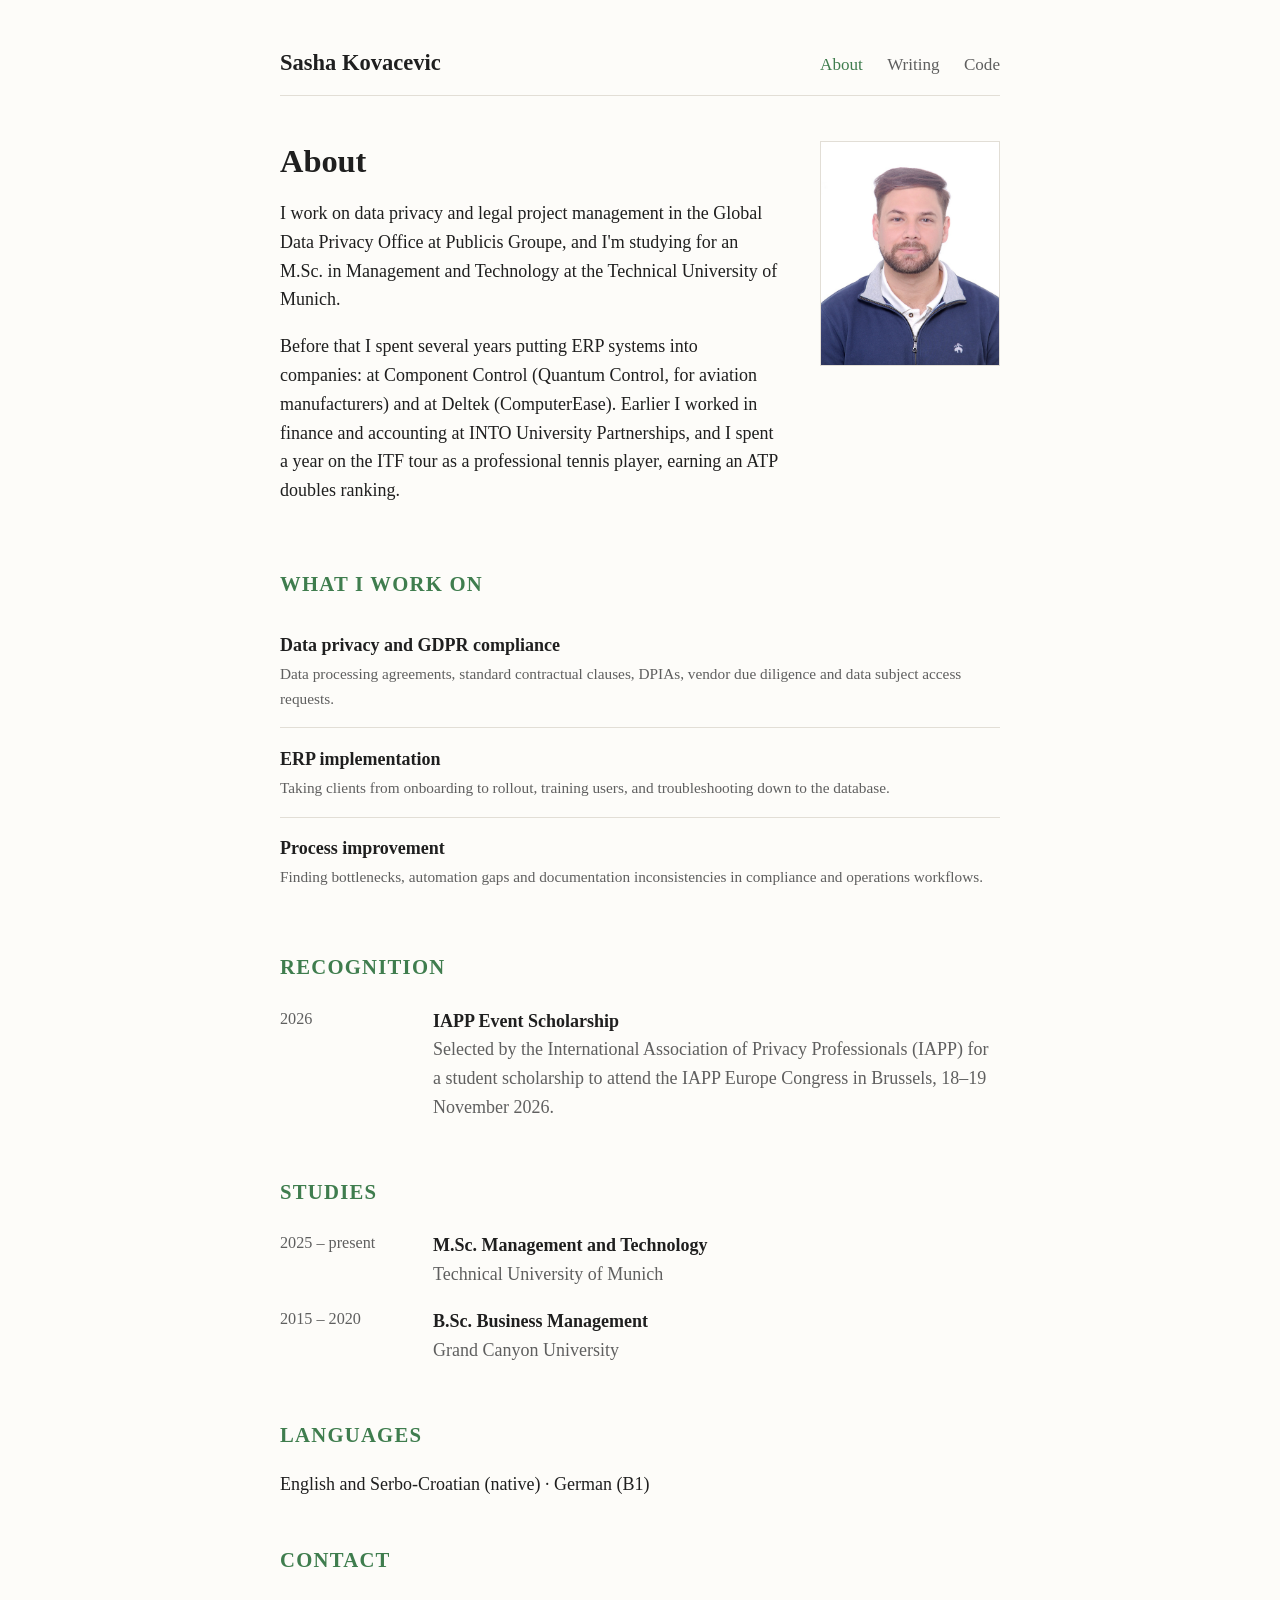
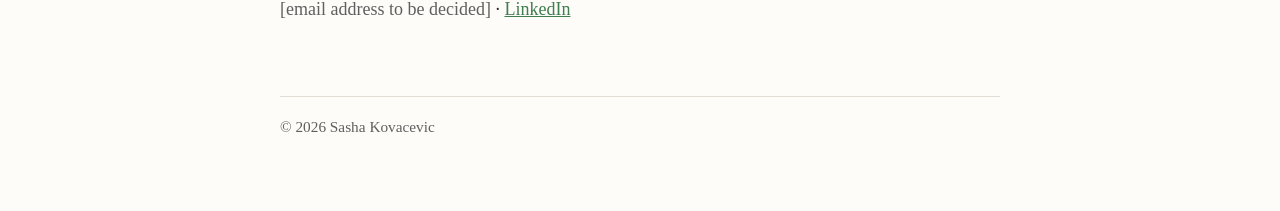
==== index.html @ 360f825e "Add files via upload" ====
<!doctype html>
<html lang="en" data-page="about">
<head>
  <meta charset="utf-8">
  <meta name="viewport" content="width=device-width, initial-scale=1">
  <title>Sasha Kovacevic</title>
  <meta name="description" content="Sasha Kovacevic: data privacy, legal project management and ERP implementation. M.Sc. Management and Technology at TUM.">
  <link rel="stylesheet" href="style.css">
  <script src="site-config.js"></script>
</head>
<body>
<div class="wrap">
  <header class="site">
    <a class="name" href="index.html">Sasha Kovacevic</a>
    <nav>
      <a data-page="about" href="index.html" aria-current="page">About</a>
      <a data-page="writing" href="writing.html">Writing</a>
      <a data-page="code" href="code.html">Code</a>
    </nav>
  </header>

  <main>
    <div class="intro">
      <img class="portrait" src="images/portrait.jpg" alt="Portrait of Sasha Kovacevic">
      <div>
        <h1>About</h1>
        <p>I work on data privacy and legal project management in the Global Data Privacy Office at Publicis Groupe, and I'm studying for an M.Sc. in Management and Technology at the Technical University of Munich.</p>
        <p>Before that I spent several years putting ERP systems into companies: at Component Control (Quantum Control, for aviation manufacturers) and at Deltek (ComputerEase). Earlier I worked in finance and accounting at INTO University Partnerships, and I spent a year on the ITF tour as a professional tennis player, earning an ATP doubles ranking.</p>
      </div>
    </div>

    <h2>What I work on</h2>
    <ul class="entries">
      <li>
        <span class="title">Data privacy and GDPR compliance</span>
        <span class="meta">Data processing agreements, standard contractual clauses, DPIAs, vendor due diligence and data subject access requests.</span>
      </li>
      <li>
        <span class="title">ERP implementation</span>
        <span class="meta">Taking clients from onboarding to rollout, training users, and troubleshooting down to the database.</span>
      </li>
      <li>
        <span class="title">Process improvement</span>
        <span class="meta">Finding bottlenecks, automation gaps and documentation inconsistencies in compliance and operations workflows.</span>
      </li>
    </ul>

    <h2>Recognition</h2>
    <div class="cv-row">
      <div class="when">2026</div>
      <div><strong>IAPP Event Scholarship</strong><br><span class="muted">Selected by the International Association of Privacy Professionals (IAPP) for a student scholarship to attend the IAPP Europe Congress in Brussels, 18–19 November 2026.</span></div>
    </div>

    <h2>Studies</h2>
    <div class="cv-row">
      <div class="when">2025 – present</div>
      <div><strong>M.Sc. Management and Technology</strong><br><span class="muted">Technical University of Munich</span></div>
    </div>
    <div class="cv-row">
      <div class="when">2015 – 2020</div>
      <div><strong>B.Sc. Business Management</strong><br><span class="muted">Grand Canyon University</span></div>
    </div>

    <h2>Languages</h2>
    <p>English and Serbo-Croatian (native) · German (B1)</p>

    <h2>Contact</h2>
    <!-- EDIT: add the email address that should be public -->
    <p>
      <span class="muted">[email address to be decided]</span> ·
      <a href="https://www.linkedin.com/in/your-profile">LinkedIn</a>
    </p>
  </main>

  <footer class="site">© 2026 Sasha Kovacevic</footer>
</div>
</body>
</html>
---- style.css ----
:root {
  --bg: #fdfcf9;
  --text: #1f1f1f;
  --muted: #5f5f5f;
  --rule: #e2ded6;
  --accent: #3f7d4e;
  --measure: 42rem;
}

@media (prefers-color-scheme: dark) {
  :root:not([data-theme="light"]) {
    --bg: #161514;
    --text: #e8e6e1;
    --muted: #a3a09a;
    --rule: #34312d;
    --accent: #8cc69a;
    color-scheme: dark;
  }
}
:root[data-theme="dark"] {
  --bg: #161514;
  --text: #e8e6e1;
  --muted: #a3a09a;
  --rule: #34312d;
  --accent: #8cc69a;
  color-scheme: dark;
}

* { box-sizing: border-box; }

html { font-size: 18px; }

body {
  margin: 0;
  background: var(--bg);
  color: var(--text);
  font-family: "Iowan Old Style", "Palatino Linotype", Palatino, Georgia, serif;
  line-height: 1.6;
}

.wrap {
  max-width: var(--measure);
  margin: 0 auto;
  padding: 2.5rem 1rem 4rem;
}

/* Header & navigation */
header.site {
  display: flex;
  flex-wrap: wrap;
  justify-content: space-between;
  align-items: baseline;
  gap: 0.5rem 1.5rem;
  border-bottom: 1px solid var(--rule);
  padding-bottom: 0.75rem;
  margin-bottom: 2.5rem;
}

header.site .name {
  font-size: 1.25rem;
  font-weight: 600;
  color: var(--text);
  text-decoration: none;
}

nav a {
  margin-left: 1.1rem;
  color: var(--muted);
  text-decoration: none;
  font-size: 0.95rem;
}
nav a:first-child { margin-left: 0; }
nav a:hover, nav a[aria-current="page"] { color: var(--accent); }

/* Sub-navigation within a section (e.g. Writing: Published | Upcoming) */
.subnav {
  display: flex;
  flex-wrap: wrap;
  gap: 0 1.25rem;
  margin: -0.25rem 0 1.5rem;
  border-bottom: 1px solid var(--rule);
}
.subnav a {
  margin-left: 0;
  padding-bottom: 0.4rem;
  border-bottom: 2px solid transparent;
  margin-bottom: -1px;
  font-size: 0.95rem;
}
.subnav a[aria-current="page"] { border-bottom-color: var(--accent); }

/* Typography */
h1 { font-size: 1.8rem; line-height: 1.25; margin: 0 0 1rem; font-weight: 600; }
h2 {
  font-size: 1.15rem;
  margin: 2.5rem 0 0.75rem;
  font-weight: 600;
  text-transform: uppercase;
  letter-spacing: 0.06em;
  color: var(--accent);
}
h3 { font-size: 1.05rem; margin: 1.5rem 0 0.25rem; }
a { color: var(--accent); }
.muted { color: var(--muted); }
small, .meta { font-size: 0.85rem; color: var(--muted); }

/* About intro with portrait */
.intro {
  display: grid;
  grid-template-columns: 1fr 10rem;
  gap: 2rem;
  align-items: start;
}
.intro > div { min-width: 0; grid-row: 1; grid-column: 1; }
.portrait {
  grid-row: 1;
  grid-column: 2;
  width: 100%;
  max-width: 100%;
  aspect-ratio: 4 / 5;
  object-fit: cover;
  object-position: center 30%;
  border: 1px solid var(--rule);
}
@media (max-width: 540px) {
  .intro { grid-template-columns: 1fr; gap: 1.25rem; }
  .intro > div, .portrait { grid-column: 1; grid-row: auto; }
  .portrait { width: 9rem; }
}

/* Lists of work */
ul.entries { list-style: none; padding: 0; margin: 0; }
ul.entries li {
  padding: 0.9rem 0;
  border-bottom: 1px solid var(--rule);
}
ul.entries li:last-child { border-bottom: none; }
ul.entries .title { font-weight: 600; }
ul.entries .meta { display: block; margin-top: 0.15rem; }
ul.entries .links a { font-size: 0.85rem; margin-right: 0.75rem; }

.grade { color: var(--accent); font-variant-numeric: tabular-nums; white-space: nowrap; }

/* Alphabetical library: a letter column beside each group of entries */
.letter {
  display: grid;
  grid-template-columns: 2.5rem 1fr;
  gap: 0 1rem;
  border-top: 1px solid var(--rule);
}
.letter > ul { min-width: 0; }
.letter-mark {
  margin: 0.85rem 0 0;
  font-size: 1.5rem;
  line-height: 1;
  color: var(--accent);
}

/* CV rows: date column + description */
.cv-row {
  display: grid;
  grid-template-columns: 7.5rem 1fr;
  gap: 0 1rem;
  padding: 0.5rem 0;
}
.cv-row .when { color: var(--muted); font-size: 0.9rem; }
@media (max-width: 540px) {
  .cv-row { grid-template-columns: 1fr; }
}

/* Paper reader */
.reader { display: flex; flex-direction: column; gap: 1rem; margin: 1.5rem 0; }
.reader canvas {
  display: block;
  width: 100%;
  height: auto;
  background: #fff;
  border: 1px solid var(--rule);
}

/* Article pages */
article p { margin: 0 0 1.1rem; }
article blockquote {
  margin: 1.5rem 0;
  padding-left: 1rem;
  border-left: 3px solid var(--rule);
  color: var(--muted);
}

footer.site {
  margin-top: 4rem;
  padding-top: 1rem;
  border-top: 1px solid var(--rule);
  font-size: 0.85rem;
  color: var(--muted);
}
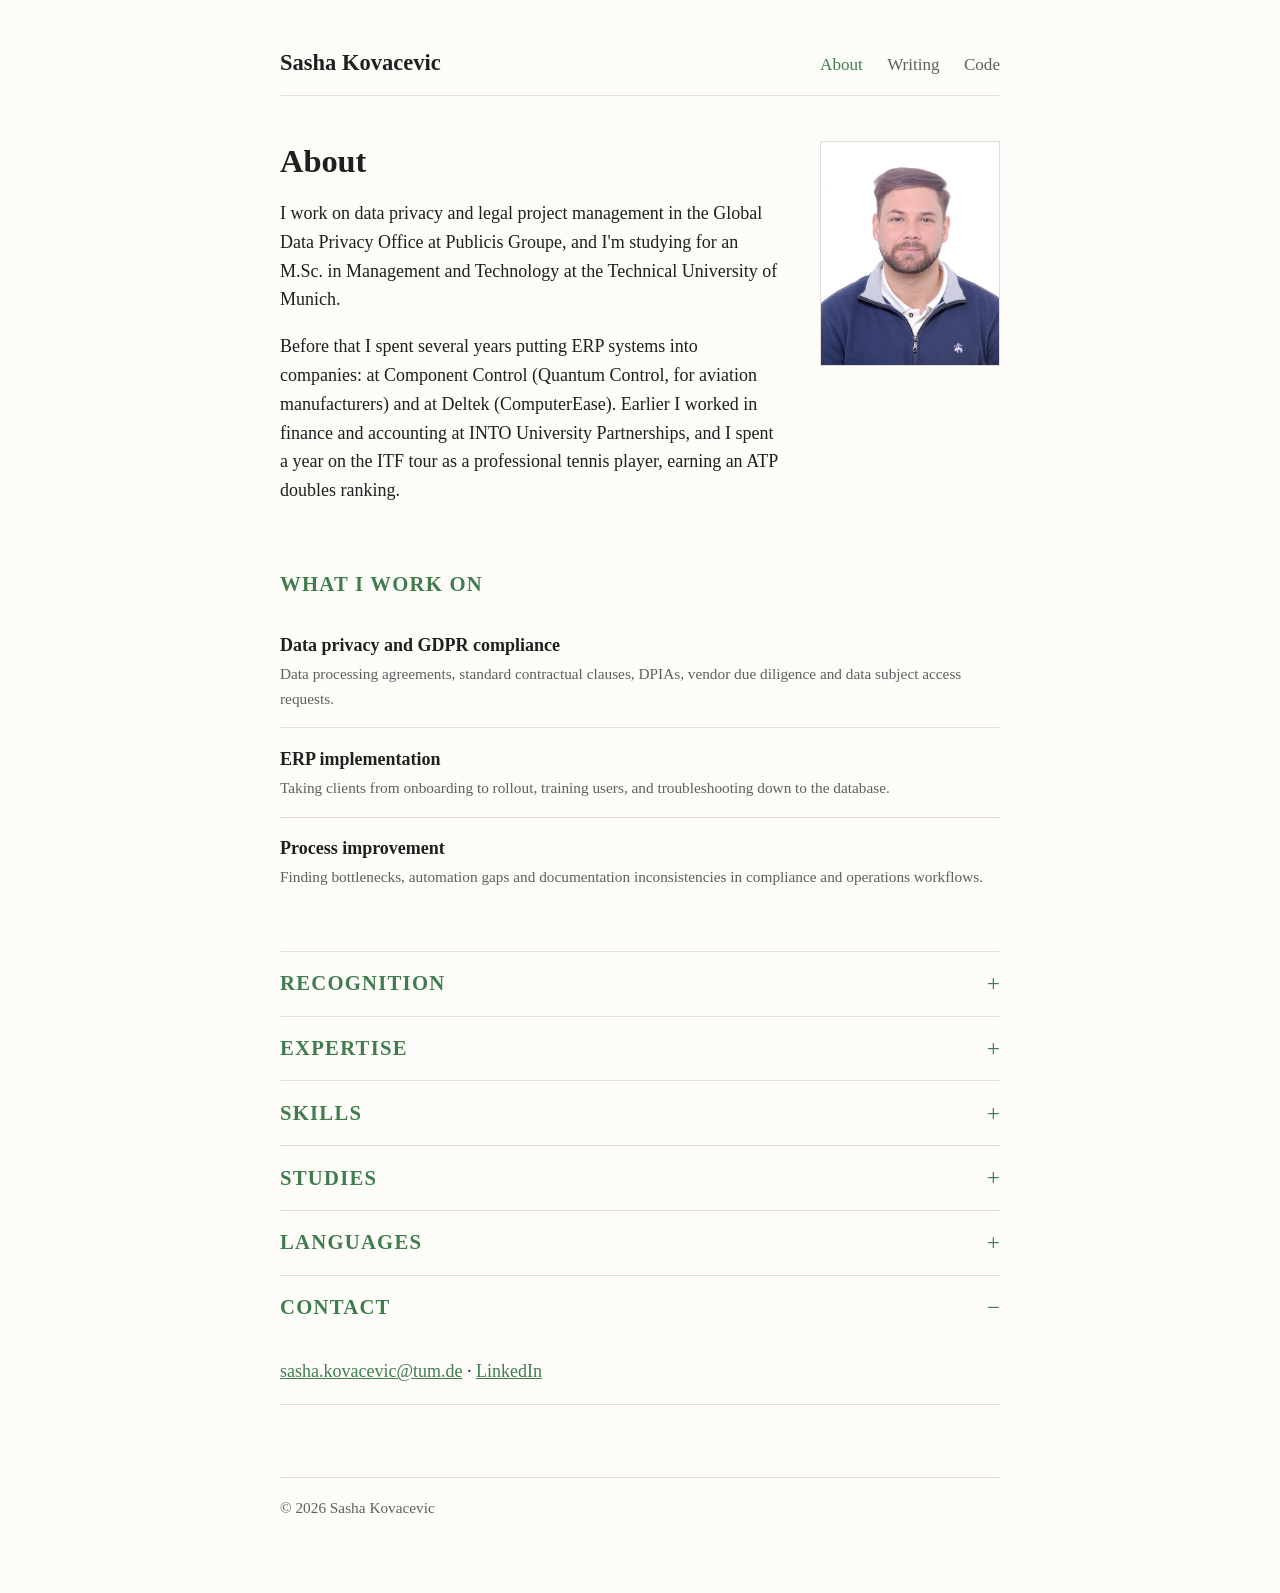
==== commit fa9811f7: "Add files via upload" ====
--- a/index.html
+++ b/index.html
@@ -45,31 +45,70 @@
       </li>
     </ul>
 
-    <h2>Recognition</h2>
-    <div class="cv-row">
-      <div class="when">2026</div>
-      <div><strong>IAPP Event Scholarship</strong><br><span class="muted">Selected by the International Association of Privacy Professionals (IAPP) for a student scholarship to attend the IAPP Europe Congress in Brussels, 18–19 November 2026.</span></div>
+    <!-- Collapsible sections: add "open" to a <details> tag to show it expanded by default -->
+    <div class="folds">
+      <details class="fold">
+        <summary><h2>Recognition</h2></summary>
+        <div class="cv-row">
+          <div class="when">2026</div>
+          <div><strong>IAPP Event Scholarship</strong><br><span class="muted">Selected by the International Association of Privacy Professionals (IAPP) for a student scholarship to attend the IAPP Europe Congress in Brussels, 18–19 November 2026.</span></div>
+        </div>
+      </details>
+
+      <details class="fold">
+        <summary><h2>Expertise</h2></summary>
+        <ul class="plain">
+          <li>Full-cycle accounting</li>
+          <li>Financial and operational audits: IFRS, US GAAP, SOC 1 &amp; 2</li>
+          <li>ERP implementation life cycle</li>
+          <li>Project management</li>
+          <li>Process development, optimization and streamlining</li>
+          <li>Structured troubleshooting and problem solving</li>
+        </ul>
+      </details>
+
+      <details class="fold">
+        <summary><h2>Skills</h2></summary>
+        <dl class="pairs">
+          <dt>ERP systems</dt><dd>Oracle, Quantum Control, ComputerEase</dd>
+          <dt>Accounting systems</dt><dd>SAP, Sage, Salesforce, DATEV</dd>
+          <dt>Privacy &amp; compliance</dt><dd>OneTrust</dd>
+          <dt>CRM</dt><dd>Zendesk, Salesforce</dd>
+          <dt>Collaboration</dt><dd>Jira, Confluence</dd>
+          <dt>Data &amp; programming</dt><dd>SQL / SQL*Plus, Oracle, SQL Server, Microsoft Access, Java</dd>
+          <dt>Reporting &amp; office</dt><dd>Excel (advanced), PowerPoint (advanced), Power BI, Crystal Reports</dd>
+        </dl>
+      </details>
+
+      <details class="fold">
+        <summary><h2>Studies</h2></summary>
+        <div class="cv-row">
+          <div class="when">2025 – present</div>
+          <div><strong>M.Sc. Management and Technology</strong><br><span class="muted">Technical University of Munich</span></div>
+        </div>
+        <div class="cv-row">
+          <div class="when">2015 – 2020</div>
+          <div><strong>B.Sc. Business Management</strong><br><span class="muted">Grand Canyon University</span></div>
+        </div>
+      </details>
+
+      <details class="fold">
+        <summary><h2>Languages</h2></summary>
+        <dl class="pairs">
+          <dt>English</dt><dd>Native</dd>
+          <dt>Serbo-Croatian</dt><dd>Native</dd>
+          <dt>German</dt><dd>B1 (intermediate)</dd>
+        </dl>
+      </details>
+
+      <details class="fold" open>
+        <summary><h2>Contact</h2></summary>
+        <p>
+          <a href="mailto:sasha.kovacevic@tum.de">sasha.kovacevic@tum.de</a> ·
+          <a href="https://www.linkedin.com/in/sashakovacevic97" target="_blank" rel="noopener">LinkedIn</a>
+        </p>
+      </details>
     </div>
-
-    <h2>Studies</h2>
-    <div class="cv-row">
-      <div class="when">2025 – present</div>
-      <div><strong>M.Sc. Management and Technology</strong><br><span class="muted">Technical University of Munich</span></div>
-    </div>
-    <div class="cv-row">
-      <div class="when">2015 – 2020</div>
-      <div><strong>B.Sc. Business Management</strong><br><span class="muted">Grand Canyon University</span></div>
-    </div>
-
-    <h2>Languages</h2>
-    <p>English and Serbo-Croatian (native) · German (B1)</p>
-
-    <h2>Contact</h2>
-    <!-- EDIT: add the email address that should be public -->
-    <p>
-      <span class="muted">[email address to be decided]</span> ·
-      <a href="https://www.linkedin.com/in/your-profile">LinkedIn</a>
-    </p>
   </main>
 
   <footer class="site">© 2026 Sasha Kovacevic</footer>
--- a/style.css
+++ b/style.css
@@ -156,6 +156,48 @@
   color: var(--accent);
 }
 
+/* Label / value pairs (languages, skills): values line up in one column */
+.pairs {
+  display: grid;
+  grid-template-columns: 11rem 1fr;
+  gap: 0.4rem 1rem;
+  margin: 0;
+}
+.pairs dt { font-weight: 600; }
+.pairs dd { margin: 0; color: var(--muted); min-width: 0; }
+@media (max-width: 540px) {
+  .pairs { grid-template-columns: 1fr; gap: 0; }
+  .pairs dd { margin-bottom: 0.6rem; }
+}
+
+ul.plain { margin: 0; padding-left: 1.1rem; }
+ul.plain li { margin: 0.2rem 0; }
+
+/* Collapsible About sections */
+.folds { margin-top: 2.5rem; border-bottom: 1px solid var(--rule); }
+.fold { border-top: 1px solid var(--rule); }
+.fold > summary {
+  display: flex;
+  justify-content: space-between;
+  align-items: center;
+  gap: 1rem;
+  padding: 0.85rem 0;
+  cursor: pointer;
+  list-style: none;
+}
+.fold > summary::-webkit-details-marker { display: none; }
+.fold > summary h2 { margin: 0; }
+.fold > summary::after {
+  content: "+";
+  color: var(--accent);
+  font-size: 1.3rem;
+  line-height: 1;
+}
+.fold[open] > summary::after { content: "\2212"; }
+.fold > summary:hover h2 { color: var(--text); }
+.fold > summary:focus-visible { outline: 2px solid var(--accent); outline-offset: 2px; }
+.fold > :not(summary) { margin-bottom: 1rem; }
+
 /* CV rows: date column + description */
 .cv-row {
   display: grid;
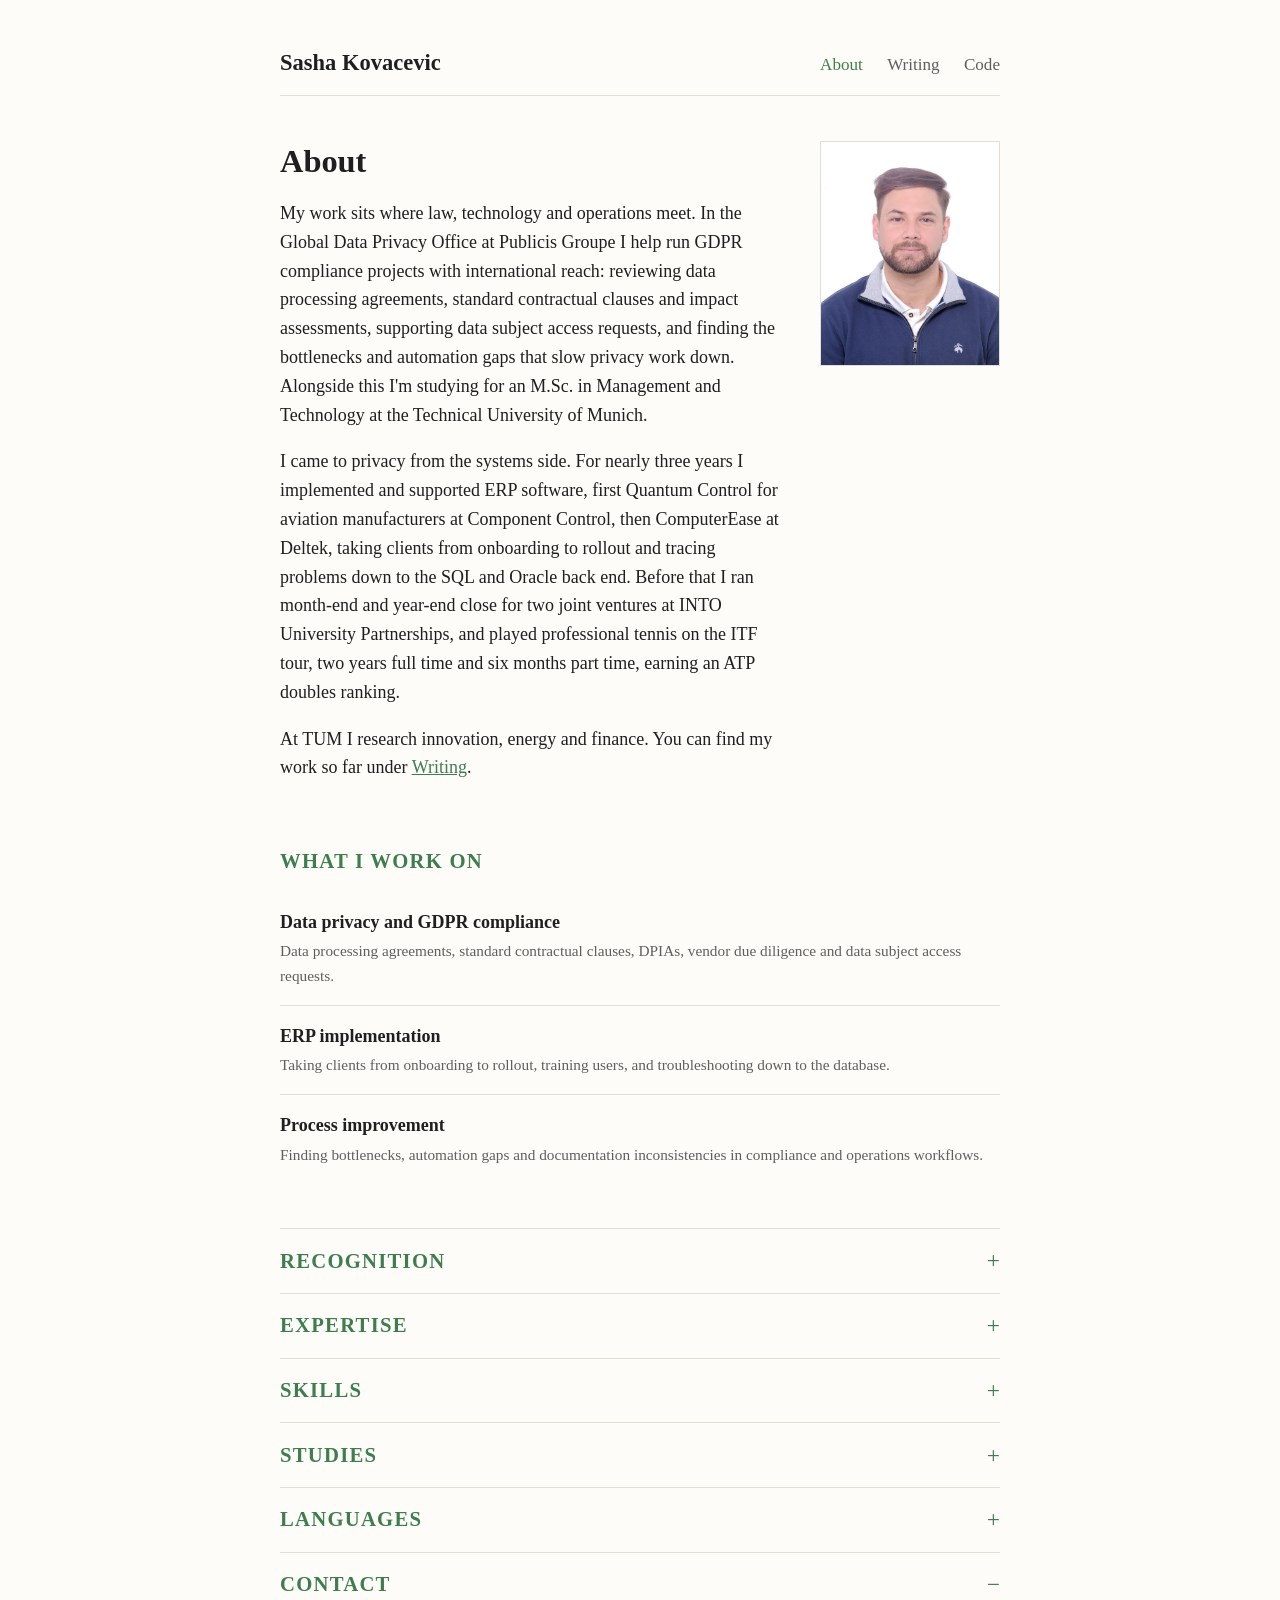
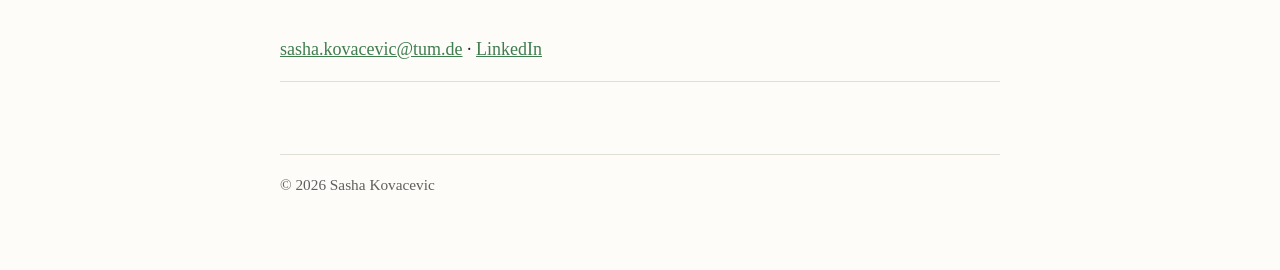
==== commit f04c2c39: "Add files via upload" ====
--- a/index.html
+++ b/index.html
@@ -1,117 +1,118 @@
-<!doctype html>
-<html lang="en" data-page="about">
-<head>
-  <meta charset="utf-8">
-  <meta name="viewport" content="width=device-width, initial-scale=1">
-  <title>Sasha Kovacevic</title>
-  <meta name="description" content="Sasha Kovacevic: data privacy, legal project management and ERP implementation. M.Sc. Management and Technology at TUM.">
-  <link rel="stylesheet" href="style.css">
-  <script src="site-config.js"></script>
-</head>
-<body>
-<div class="wrap">
-  <header class="site">
-    <a class="name" href="index.html">Sasha Kovacevic</a>
-    <nav>
-      <a data-page="about" href="index.html" aria-current="page">About</a>
-      <a data-page="writing" href="writing.html">Writing</a>
-      <a data-page="code" href="code.html">Code</a>
-    </nav>
-  </header>
-
-  <main>
-    <div class="intro">
-      <img class="portrait" src="images/portrait.jpg" alt="Portrait of Sasha Kovacevic">
-      <div>
-        <h1>About</h1>
-        <p>I work on data privacy and legal project management in the Global Data Privacy Office at Publicis Groupe, and I'm studying for an M.Sc. in Management and Technology at the Technical University of Munich.</p>
-        <p>Before that I spent several years putting ERP systems into companies: at Component Control (Quantum Control, for aviation manufacturers) and at Deltek (ComputerEase). Earlier I worked in finance and accounting at INTO University Partnerships, and I spent a year on the ITF tour as a professional tennis player, earning an ATP doubles ranking.</p>
-      </div>
-    </div>
-
-    <h2>What I work on</h2>
-    <ul class="entries">
-      <li>
-        <span class="title">Data privacy and GDPR compliance</span>
-        <span class="meta">Data processing agreements, standard contractual clauses, DPIAs, vendor due diligence and data subject access requests.</span>
-      </li>
-      <li>
-        <span class="title">ERP implementation</span>
-        <span class="meta">Taking clients from onboarding to rollout, training users, and troubleshooting down to the database.</span>
-      </li>
-      <li>
-        <span class="title">Process improvement</span>
-        <span class="meta">Finding bottlenecks, automation gaps and documentation inconsistencies in compliance and operations workflows.</span>
-      </li>
-    </ul>
-
-    <!-- Collapsible sections: add "open" to a <details> tag to show it expanded by default -->
-    <div class="folds">
-      <details class="fold">
-        <summary><h2>Recognition</h2></summary>
-        <div class="cv-row">
-          <div class="when">2026</div>
-          <div><strong>IAPP Event Scholarship</strong><br><span class="muted">Selected by the International Association of Privacy Professionals (IAPP) for a student scholarship to attend the IAPP Europe Congress in Brussels, 18–19 November 2026.</span></div>
-        </div>
-      </details>
-
-      <details class="fold">
-        <summary><h2>Expertise</h2></summary>
-        <ul class="plain">
-          <li>Full-cycle accounting</li>
-          <li>Financial and operational audits: IFRS, US GAAP, SOC 1 &amp; 2</li>
-          <li>ERP implementation life cycle</li>
-          <li>Project management</li>
-          <li>Process development, optimization and streamlining</li>
-          <li>Structured troubleshooting and problem solving</li>
-        </ul>
-      </details>
-
-      <details class="fold">
-        <summary><h2>Skills</h2></summary>
-        <dl class="pairs">
-          <dt>ERP systems</dt><dd>Oracle, Quantum Control, ComputerEase</dd>
-          <dt>Accounting systems</dt><dd>SAP, Sage, Salesforce, DATEV</dd>
-          <dt>Privacy &amp; compliance</dt><dd>OneTrust</dd>
-          <dt>CRM</dt><dd>Zendesk, Salesforce</dd>
-          <dt>Collaboration</dt><dd>Jira, Confluence</dd>
-          <dt>Data &amp; programming</dt><dd>SQL / SQL*Plus, Oracle, SQL Server, Microsoft Access, Java</dd>
-          <dt>Reporting &amp; office</dt><dd>Excel (advanced), PowerPoint (advanced), Power BI, Crystal Reports</dd>
-        </dl>
-      </details>
-
-      <details class="fold">
-        <summary><h2>Studies</h2></summary>
-        <div class="cv-row">
-          <div class="when">2025 – present</div>
-          <div><strong>M.Sc. Management and Technology</strong><br><span class="muted">Technical University of Munich</span></div>
-        </div>
-        <div class="cv-row">
-          <div class="when">2015 – 2020</div>
-          <div><strong>B.Sc. Business Management</strong><br><span class="muted">Grand Canyon University</span></div>
-        </div>
-      </details>
-
-      <details class="fold">
-        <summary><h2>Languages</h2></summary>
-        <dl class="pairs">
-          <dt>English</dt><dd>Native</dd>
-          <dt>Serbo-Croatian</dt><dd>Native</dd>
-          <dt>German</dt><dd>B1 (intermediate)</dd>
-        </dl>
-      </details>
-
-      <details class="fold" open>
-        <summary><h2>Contact</h2></summary>
-        <p>
-          <a href="mailto:sasha.kovacevic@tum.de">sasha.kovacevic@tum.de</a> ·
-          <a href="https://www.linkedin.com/in/sashakovacevic97" target="_blank" rel="noopener">LinkedIn</a>
-        </p>
-      </details>
-    </div>
-  </main>
-
-  <footer class="site">© 2026 Sasha Kovacevic</footer>
-</div>
-</body>
-</html>
+<!doctype html>
+<html lang="en" data-page="about">
+<head>
+  <meta charset="utf-8">
+  <meta name="viewport" content="width=device-width, initial-scale=1">
+  <title>Sasha Kovacevic</title>
+  <meta name="description" content="Sasha Kovacevic: data privacy and legal project management at Publicis Groupe, former ERP implementation analyst, M.Sc. Management and Technology student at TUM.">
+  <link rel="stylesheet" href="style.css">
+  <script src="site-config.js"></script>
+</head>
+<body>
+<div class="wrap">
+  <header class="site">
+    <a class="name" href="index.html">Sasha Kovacevic</a>
+    <nav>
+      <a data-page="about" href="index.html" aria-current="page">About</a>
+      <a data-page="writing" href="encyclopedia.html">Writing</a>
+      <a data-page="code" href="code.html">Code</a>
+    </nav>
+  </header>
+
+  <main>
+    <div class="intro">
+      <img class="portrait" src="images/portrait.jpg" alt="Portrait of Sasha Kovacevic">
+      <div>
+        <h1>About</h1>
+        <p>My work sits where law, technology and operations meet. In the Global Data Privacy Office at Publicis Groupe I help run GDPR compliance projects with international reach: reviewing data processing agreements, standard contractual clauses and impact assessments, supporting data subject access requests, and finding the bottlenecks and automation gaps that slow privacy work down. Alongside this I'm studying for an M.Sc. in Management and Technology at the Technical University of Munich.</p>
+        <p>I came to privacy from the systems side. For nearly three years I implemented and supported ERP software, first Quantum Control for aviation manufacturers at Component Control, then ComputerEase at Deltek, taking clients from onboarding to rollout and tracing problems down to the SQL and Oracle back end. Before that I ran month-end and year-end close for two joint ventures at INTO University Partnerships, and played professional tennis on the ITF tour, two years full time and six months part time, earning an ATP doubles ranking.</p>
+        <p>At TUM I research innovation, energy and finance. You can find my work so far under <a href="encyclopedia.html">Writing</a>.</p>
+      </div>
+    </div>
+
+    <h2>What I work on</h2>
+    <ul class="entries">
+      <li>
+        <span class="title">Data privacy and GDPR compliance</span>
+        <span class="meta">Data processing agreements, standard contractual clauses, DPIAs, vendor due diligence and data subject access requests.</span>
+      </li>
+      <li>
+        <span class="title">ERP implementation</span>
+        <span class="meta">Taking clients from onboarding to rollout, training users, and troubleshooting down to the database.</span>
+      </li>
+      <li>
+        <span class="title">Process improvement</span>
+        <span class="meta">Finding bottlenecks, automation gaps and documentation inconsistencies in compliance and operations workflows.</span>
+      </li>
+    </ul>
+
+    <!-- Collapsible sections: add "open" to a <details> tag to show it expanded by default -->
+    <div class="folds">
+      <details class="fold">
+        <summary><h2>Recognition</h2></summary>
+        <div class="cv-row">
+          <div class="when">2026</div>
+          <div><strong>IAPP Event Scholarship</strong><br><span class="muted">Selected by the International Association of Privacy Professionals (IAPP) for a student scholarship to attend the IAPP Europe Congress in Brussels, 18–19 November 2026.</span></div>
+        </div>
+      </details>
+
+      <details class="fold">
+        <summary><h2>Expertise</h2></summary>
+        <ul class="plain">
+          <li>Full-cycle accounting</li>
+          <li>Financial and operational audits: IFRS, US GAAP, SOC 1 &amp; 2</li>
+          <li>ERP implementation life cycle</li>
+          <li>Project management</li>
+          <li>Process development, optimization and streamlining</li>
+          <li>Structured troubleshooting and problem solving</li>
+        </ul>
+      </details>
+
+      <details class="fold">
+        <summary><h2>Skills</h2></summary>
+        <dl class="pairs">
+          <dt>ERP systems</dt><dd>Oracle, Quantum Control, ComputerEase</dd>
+          <dt>Accounting systems</dt><dd>SAP, Sage, Salesforce, DATEV</dd>
+          <dt>Privacy &amp; compliance</dt><dd>OneTrust</dd>
+          <dt>CRM</dt><dd>Zendesk, Salesforce</dd>
+          <dt>Collaboration</dt><dd>Jira, Confluence</dd>
+          <dt>Data &amp; programming</dt><dd>SQL / SQL*Plus, Oracle, SQL Server, Microsoft Access, Java</dd>
+          <dt>Reporting &amp; office</dt><dd>Excel (advanced), PowerPoint (advanced), Power BI, Crystal Reports</dd>
+        </dl>
+      </details>
+
+      <details class="fold">
+        <summary><h2>Studies</h2></summary>
+        <div class="cv-row">
+          <div class="when">2025 – present</div>
+          <div><strong>M.Sc. Management and Technology</strong><br><span class="muted">Technical University of Munich</span></div>
+        </div>
+        <div class="cv-row">
+          <div class="when">2015 – 2020</div>
+          <div><strong>B.Sc. Business Management</strong><br><span class="muted">Grand Canyon University</span></div>
+        </div>
+      </details>
+
+      <details class="fold">
+        <summary><h2>Languages</h2></summary>
+        <dl class="pairs">
+          <dt>English</dt><dd>Native</dd>
+          <dt>Serbo-Croatian</dt><dd>Native</dd>
+          <dt>German</dt><dd>B1 (intermediate)</dd>
+        </dl>
+      </details>
+
+      <details class="fold" open>
+        <summary><h2>Contact</h2></summary>
+        <p>
+          <a href="mailto:sasha.kovacevic@tum.de">sasha.kovacevic@tum.de</a> ·
+          <a href="https://www.linkedin.com/in/sashakovacevic97" target="_blank" rel="noopener">LinkedIn</a>
+        </p>
+      </details>
+    </div>
+  </main>
+
+  <footer class="site">© 2026 Sasha Kovacevic</footer>
+</div>
+</body>
+</html>
--- a/style.css
+++ b/style.css
@@ -1,238 +1,274 @@
-:root {
-  --bg: #fdfcf9;
-  --text: #1f1f1f;
-  --muted: #5f5f5f;
-  --rule: #e2ded6;
-  --accent: #3f7d4e;
-  --measure: 42rem;
-}
-
-@media (prefers-color-scheme: dark) {
-  :root:not([data-theme="light"]) {
-    --bg: #161514;
-    --text: #e8e6e1;
-    --muted: #a3a09a;
-    --rule: #34312d;
-    --accent: #8cc69a;
-    color-scheme: dark;
-  }
-}
-:root[data-theme="dark"] {
-  --bg: #161514;
-  --text: #e8e6e1;
-  --muted: #a3a09a;
-  --rule: #34312d;
-  --accent: #8cc69a;
-  color-scheme: dark;
-}
-
-* { box-sizing: border-box; }
-
-html { font-size: 18px; }
-
-body {
-  margin: 0;
-  background: var(--bg);
-  color: var(--text);
-  font-family: "Iowan Old Style", "Palatino Linotype", Palatino, Georgia, serif;
-  line-height: 1.6;
-}
-
-.wrap {
-  max-width: var(--measure);
-  margin: 0 auto;
-  padding: 2.5rem 1rem 4rem;
-}
-
-/* Header & navigation */
-header.site {
-  display: flex;
-  flex-wrap: wrap;
-  justify-content: space-between;
-  align-items: baseline;
-  gap: 0.5rem 1.5rem;
-  border-bottom: 1px solid var(--rule);
-  padding-bottom: 0.75rem;
-  margin-bottom: 2.5rem;
-}
-
-header.site .name {
-  font-size: 1.25rem;
-  font-weight: 600;
-  color: var(--text);
-  text-decoration: none;
-}
-
-nav a {
-  margin-left: 1.1rem;
-  color: var(--muted);
-  text-decoration: none;
-  font-size: 0.95rem;
-}
-nav a:first-child { margin-left: 0; }
-nav a:hover, nav a[aria-current="page"] { color: var(--accent); }
-
-/* Sub-navigation within a section (e.g. Writing: Published | Upcoming) */
-.subnav {
-  display: flex;
-  flex-wrap: wrap;
-  gap: 0 1.25rem;
-  margin: -0.25rem 0 1.5rem;
-  border-bottom: 1px solid var(--rule);
-}
-.subnav a {
-  margin-left: 0;
-  padding-bottom: 0.4rem;
-  border-bottom: 2px solid transparent;
-  margin-bottom: -1px;
-  font-size: 0.95rem;
-}
-.subnav a[aria-current="page"] { border-bottom-color: var(--accent); }
-
-/* Typography */
-h1 { font-size: 1.8rem; line-height: 1.25; margin: 0 0 1rem; font-weight: 600; }
-h2 {
-  font-size: 1.15rem;
-  margin: 2.5rem 0 0.75rem;
-  font-weight: 600;
-  text-transform: uppercase;
-  letter-spacing: 0.06em;
-  color: var(--accent);
-}
-h3 { font-size: 1.05rem; margin: 1.5rem 0 0.25rem; }
-a { color: var(--accent); }
-.muted { color: var(--muted); }
-small, .meta { font-size: 0.85rem; color: var(--muted); }
-
-/* About intro with portrait */
-.intro {
-  display: grid;
-  grid-template-columns: 1fr 10rem;
-  gap: 2rem;
-  align-items: start;
-}
-.intro > div { min-width: 0; grid-row: 1; grid-column: 1; }
-.portrait {
-  grid-row: 1;
-  grid-column: 2;
-  width: 100%;
-  max-width: 100%;
-  aspect-ratio: 4 / 5;
-  object-fit: cover;
-  object-position: center 30%;
-  border: 1px solid var(--rule);
-}
-@media (max-width: 540px) {
-  .intro { grid-template-columns: 1fr; gap: 1.25rem; }
-  .intro > div, .portrait { grid-column: 1; grid-row: auto; }
-  .portrait { width: 9rem; }
-}
-
-/* Lists of work */
-ul.entries { list-style: none; padding: 0; margin: 0; }
-ul.entries li {
-  padding: 0.9rem 0;
-  border-bottom: 1px solid var(--rule);
-}
-ul.entries li:last-child { border-bottom: none; }
-ul.entries .title { font-weight: 600; }
-ul.entries .meta { display: block; margin-top: 0.15rem; }
-ul.entries .links a { font-size: 0.85rem; margin-right: 0.75rem; }
-
-.grade { color: var(--accent); font-variant-numeric: tabular-nums; white-space: nowrap; }
-
-/* Alphabetical library: a letter column beside each group of entries */
-.letter {
-  display: grid;
-  grid-template-columns: 2.5rem 1fr;
-  gap: 0 1rem;
-  border-top: 1px solid var(--rule);
-}
-.letter > ul { min-width: 0; }
-.letter-mark {
-  margin: 0.85rem 0 0;
-  font-size: 1.5rem;
-  line-height: 1;
-  color: var(--accent);
-}
-
-/* Label / value pairs (languages, skills): values line up in one column */
-.pairs {
-  display: grid;
-  grid-template-columns: 11rem 1fr;
-  gap: 0.4rem 1rem;
-  margin: 0;
-}
-.pairs dt { font-weight: 600; }
-.pairs dd { margin: 0; color: var(--muted); min-width: 0; }
-@media (max-width: 540px) {
-  .pairs { grid-template-columns: 1fr; gap: 0; }
-  .pairs dd { margin-bottom: 0.6rem; }
-}
-
-ul.plain { margin: 0; padding-left: 1.1rem; }
-ul.plain li { margin: 0.2rem 0; }
-
-/* Collapsible About sections */
-.folds { margin-top: 2.5rem; border-bottom: 1px solid var(--rule); }
-.fold { border-top: 1px solid var(--rule); }
-.fold > summary {
-  display: flex;
-  justify-content: space-between;
-  align-items: center;
-  gap: 1rem;
-  padding: 0.85rem 0;
-  cursor: pointer;
-  list-style: none;
-}
-.fold > summary::-webkit-details-marker { display: none; }
-.fold > summary h2 { margin: 0; }
-.fold > summary::after {
-  content: "+";
-  color: var(--accent);
-  font-size: 1.3rem;
-  line-height: 1;
-}
-.fold[open] > summary::after { content: "\2212"; }
-.fold > summary:hover h2 { color: var(--text); }
-.fold > summary:focus-visible { outline: 2px solid var(--accent); outline-offset: 2px; }
-.fold > :not(summary) { margin-bottom: 1rem; }
-
-/* CV rows: date column + description */
-.cv-row {
-  display: grid;
-  grid-template-columns: 7.5rem 1fr;
-  gap: 0 1rem;
-  padding: 0.5rem 0;
-}
-.cv-row .when { color: var(--muted); font-size: 0.9rem; }
-@media (max-width: 540px) {
-  .cv-row { grid-template-columns: 1fr; }
-}
-
-/* Paper reader */
-.reader { display: flex; flex-direction: column; gap: 1rem; margin: 1.5rem 0; }
-.reader canvas {
-  display: block;
-  width: 100%;
-  height: auto;
-  background: #fff;
-  border: 1px solid var(--rule);
-}
-
-/* Article pages */
-article p { margin: 0 0 1.1rem; }
-article blockquote {
-  margin: 1.5rem 0;
-  padding-left: 1rem;
-  border-left: 3px solid var(--rule);
-  color: var(--muted);
-}
-
-footer.site {
-  margin-top: 4rem;
-  padding-top: 1rem;
-  border-top: 1px solid var(--rule);
-  font-size: 0.85rem;
-  color: var(--muted);
-}
+:root {
+  --bg: #fdfcf9;
+  --text: #1f1f1f;
+  --muted: #5f5f5f;
+  --rule: #e2ded6;
+  --accent: #3f7d4e;
+  --measure: 42rem;
+}
+
+@media (prefers-color-scheme: dark) {
+  :root:not([data-theme="light"]) {
+    --bg: #161514;
+    --text: #e8e6e1;
+    --muted: #a3a09a;
+    --rule: #34312d;
+    --accent: #8cc69a;
+    color-scheme: dark;
+  }
+}
+:root[data-theme="dark"] {
+  --bg: #161514;
+  --text: #e8e6e1;
+  --muted: #a3a09a;
+  --rule: #34312d;
+  --accent: #8cc69a;
+  color-scheme: dark;
+}
+
+* { box-sizing: border-box; }
+
+html { font-size: 18px; }
+
+body {
+  margin: 0;
+  background: var(--bg);
+  color: var(--text);
+  font-family: "Iowan Old Style", "Palatino Linotype", Palatino, Georgia, serif;
+  line-height: 1.6;
+}
+
+.wrap {
+  max-width: var(--measure);
+  margin: 0 auto;
+  padding: 2.5rem 1rem 4rem;
+}
+
+/* Header & navigation */
+header.site {
+  display: flex;
+  flex-wrap: wrap;
+  justify-content: space-between;
+  align-items: baseline;
+  gap: 0.5rem 1.5rem;
+  border-bottom: 1px solid var(--rule);
+  padding-bottom: 0.75rem;
+  margin-bottom: 2.5rem;
+}
+
+header.site .name {
+  font-size: 1.25rem;
+  font-weight: 600;
+  color: var(--text);
+  text-decoration: none;
+}
+
+nav a {
+  margin-left: 1.1rem;
+  color: var(--muted);
+  text-decoration: none;
+  font-size: 0.95rem;
+}
+nav a:first-child { margin-left: 0; }
+nav a:hover, nav a[aria-current="page"] { color: var(--accent); }
+
+/* Sub-navigation within a section (e.g. Writing: Published | Upcoming) */
+.subnav {
+  display: flex;
+  flex-wrap: wrap;
+  gap: 0 1.25rem;
+  margin: -0.25rem 0 1.5rem;
+  border-bottom: 1px solid var(--rule);
+}
+.subnav a {
+  margin-left: 0;
+  padding-bottom: 0.4rem;
+  border-bottom: 2px solid transparent;
+  margin-bottom: -1px;
+  font-size: 0.95rem;
+}
+.subnav a[aria-current="page"] { border-bottom-color: var(--accent); }
+
+/* Typography */
+h1 { font-size: 1.8rem; line-height: 1.25; margin: 0 0 1rem; font-weight: 600; }
+h2 {
+  font-size: 1.15rem;
+  margin: 2.5rem 0 0.75rem;
+  font-weight: 600;
+  text-transform: uppercase;
+  letter-spacing: 0.06em;
+  color: var(--accent);
+}
+h3 { font-size: 1.05rem; margin: 1.5rem 0 0.25rem; }
+a { color: var(--accent); }
+.muted { color: var(--muted); }
+small, .meta { font-size: 0.85rem; color: var(--muted); }
+
+/* About intro with portrait */
+.intro {
+  display: grid;
+  grid-template-columns: 1fr 10rem;
+  gap: 2rem;
+  align-items: start;
+}
+.intro > div { min-width: 0; grid-row: 1; grid-column: 1; }
+.portrait {
+  grid-row: 1;
+  grid-column: 2;
+  width: 100%;
+  max-width: 100%;
+  aspect-ratio: 4 / 5;
+  object-fit: cover;
+  object-position: center 30%;
+  border: 1px solid var(--rule);
+}
+@media (max-width: 540px) {
+  .intro { grid-template-columns: 1fr; gap: 1.25rem; }
+  .intro > div, .portrait { grid-column: 1; grid-row: auto; }
+  .portrait { width: 9rem; }
+}
+
+/* Lists of work */
+ul.entries { list-style: none; padding: 0; margin: 0; }
+ul.entries li {
+  padding: 0.9rem 0;
+  border-bottom: 1px solid var(--rule);
+}
+ul.entries li:last-child { border-bottom: none; }
+ul.entries .title { font-weight: 600; }
+ul.entries .meta { display: block; margin-top: 0.15rem; }
+ul.entries .links a { font-size: 0.85rem; margin-right: 0.75rem; }
+
+.grade { color: var(--accent); font-variant-numeric: tabular-nums; white-space: nowrap; }
+
+/* Alphabetical library: a letter column beside each group of entries */
+.letter {
+  display: grid;
+  grid-template-columns: 2.5rem 1fr;
+  gap: 0 1rem;
+  border-top: 1px solid var(--rule);
+}
+.letter > ul { min-width: 0; }
+.letter-mark {
+  margin: 0.85rem 0 0;
+  font-size: 1.5rem;
+  line-height: 1;
+  color: var(--accent);
+}
+
+/* Label / value pairs (languages, skills): values line up in one column */
+.pairs {
+  display: grid;
+  grid-template-columns: 11rem 1fr;
+  gap: 0.4rem 1rem;
+  margin: 0;
+}
+.pairs dt { font-weight: 600; }
+.pairs dd { margin: 0; color: var(--muted); min-width: 0; }
+@media (max-width: 540px) {
+  .pairs { grid-template-columns: 1fr; gap: 0; }
+  .pairs dd { margin-bottom: 0.6rem; }
+}
+
+ul.plain { margin: 0; padding-left: 1.1rem; }
+ul.plain li { margin: 0.2rem 0; }
+
+/* Collapsible About sections */
+.folds { margin-top: 2.5rem; border-bottom: 1px solid var(--rule); }
+.fold { border-top: 1px solid var(--rule); }
+.fold > summary {
+  display: flex;
+  justify-content: space-between;
+  align-items: center;
+  gap: 1rem;
+  padding: 0.85rem 0;
+  cursor: pointer;
+  list-style: none;
+}
+.fold > summary::-webkit-details-marker { display: none; }
+.fold > summary h2 { margin: 0; }
+.fold > summary::after {
+  content: "+";
+  color: var(--accent);
+  font-size: 1.3rem;
+  line-height: 1;
+}
+.fold[open] > summary::after { content: "\2212"; }
+.fold > summary:hover h2 { color: var(--text); }
+.fold > summary:focus-visible { outline: 2px solid var(--accent); outline-offset: 2px; }
+.fold > :not(summary) { margin-bottom: 1rem; }
+
+/* CV rows: date column + description */
+.cv-row {
+  display: grid;
+  grid-template-columns: 7.5rem 1fr;
+  gap: 0 1rem;
+  padding: 0.5rem 0;
+}
+.cv-row .when { color: var(--muted); font-size: 0.9rem; }
+@media (max-width: 540px) {
+  .cv-row { grid-template-columns: 1fr; }
+}
+
+/* Paper reader */
+.reader { display: flex; flex-direction: column; gap: 1rem; margin: 1.5rem 0; }
+.reader canvas {
+  display: block;
+  width: 100%;
+  height: auto;
+  background: #fff;
+  border: 1px solid var(--rule);
+}
+
+/* Article pages */
+article p { margin: 0 0 1.1rem; }
+article blockquote {
+  margin: 1.5rem 0;
+  padding-left: 1rem;
+  border-left: 3px solid var(--rule);
+  color: var(--muted);
+}
+
+footer.site {
+  margin-top: 4rem;
+  padding-top: 1rem;
+  border-top: 1px solid var(--rule);
+  font-size: 0.85rem;
+  color: var(--muted);
+}
+
+/* Outlined button (e.g. "Open full screen to zoom" on the reader) */
+.button {
+  display: inline-block;
+  padding: 0.55rem 1.1rem;
+  border: 1px solid var(--accent);
+  text-decoration: none;
+  font-size: 0.95rem;
+}
+.phone-only { display: none; }
+
+/* Phones: tighter spacing, bigger tap targets, compact tabs (they wrap on very narrow screens) */
+@media (max-width: 540px) {
+  html { font-size: 17px; }
+  .wrap {
+    padding-top: 1.25rem;
+    padding-bottom: 2.5rem;
+    padding-left: max(16px, env(safe-area-inset-left, 0px));
+    padding-right: max(16px, env(safe-area-inset-right, 0px));
+  }
+  header.site { margin-bottom: 1.75rem; padding-bottom: 0.5rem; }
+  nav a { display: inline-block; padding: 0.4rem 0; margin-left: 1.4rem; font-size: 1rem; }
+  h1 { font-size: 1.6rem; }
+  h2 { margin-top: 2rem; }
+
+  .subnav { gap: 0.15rem 0.85rem; }
+  .subnav a { white-space: nowrap; padding-top: 0.3rem; font-size: 0.88rem; }
+
+  .portrait { width: 7rem; }
+  ul.entries .links a { display: inline-block; padding: 0.4rem 0; font-size: 0.95rem; }
+  .fold > summary { padding: 1rem 0; }
+
+  .phone-only { display: block; }
+  .wide-only { display: none; }
+  footer.site { margin-top: 2.5rem; }
+}
